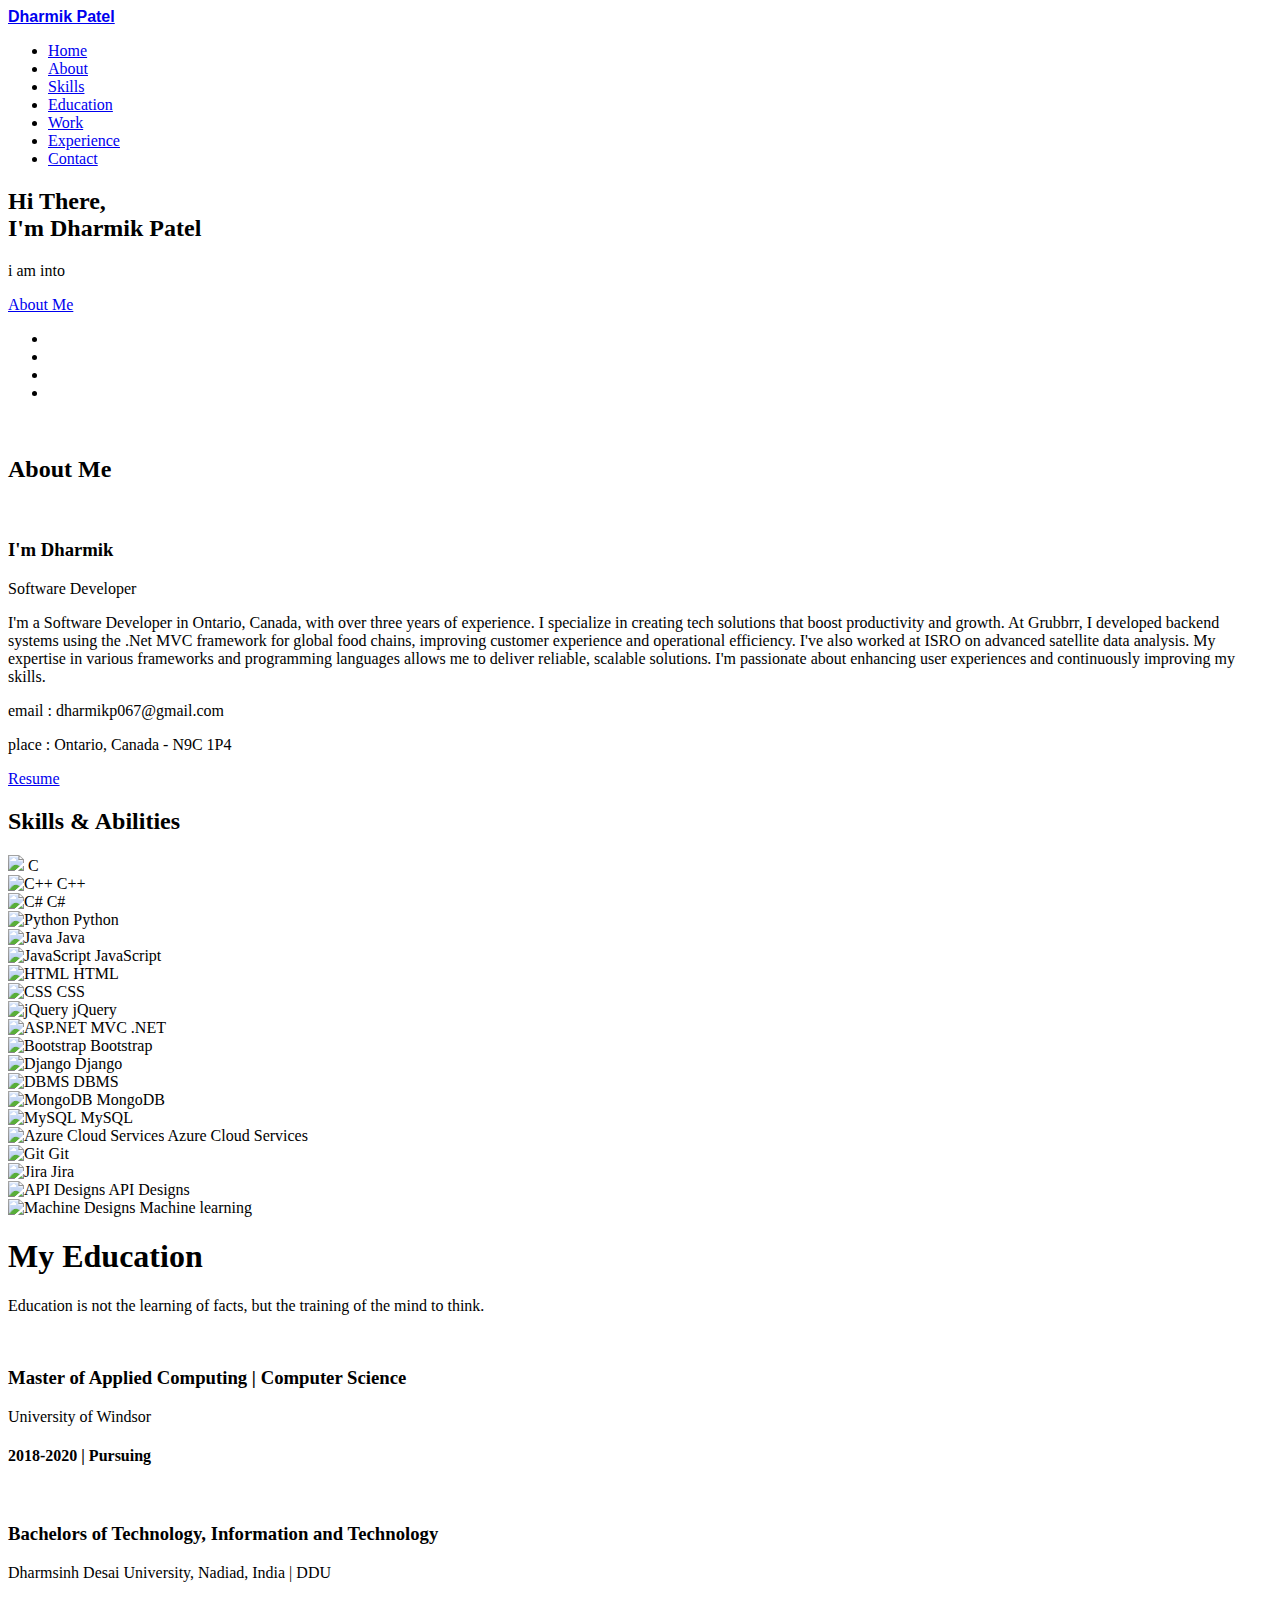
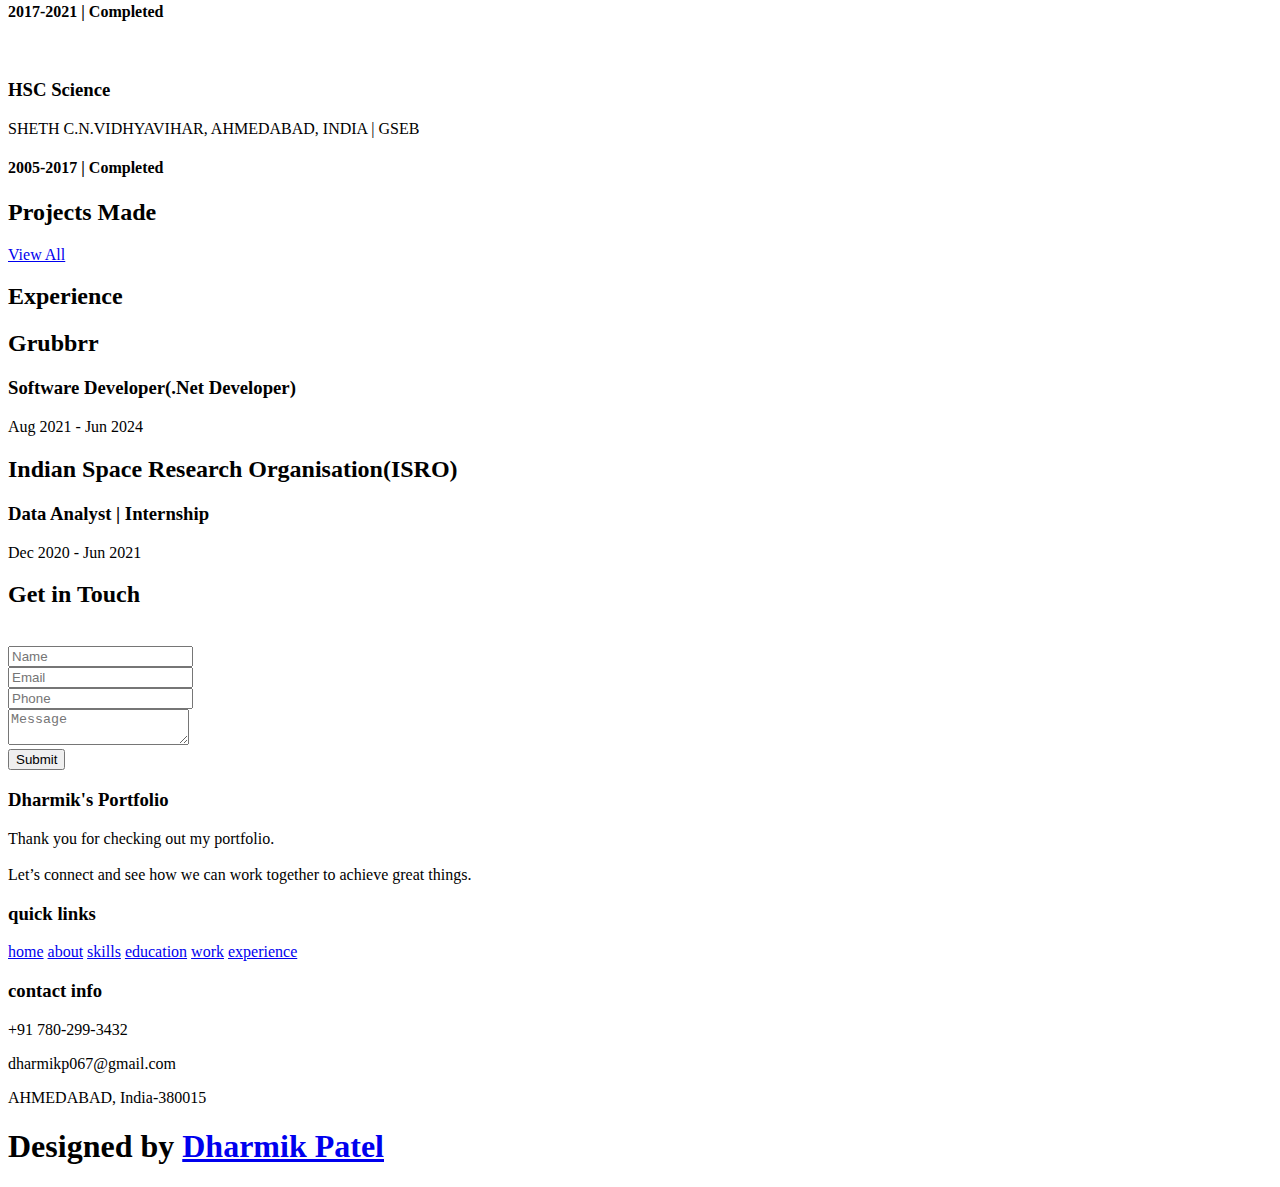
==== index.html @ 1b2b687f "Add files via upload" ====
<!DOCTYPE html>
<html lang="en">
<head>
    <meta charset="UTF-8">
    <meta http-equiv="X-UA-Compatible" content="IE=edge">
    <meta name="viewport" content="width=device-width, initial-scale=1.0">
    <meta name="keywords" content="Dharmik Patel, portfolio, Dharmik, full stack dev, personal portfolio lifecodes, portfolio design, portfolio website, personal portfolio" />
    <meta name="description" content="Welcome to Dharmik's Portfolio. Full-Stack Web Developer and Android App Developer" />
    <!-- Custom CSS -->
    <link rel="stylesheet" href="./assets/css/style.css">
    <!-- Font Awesome -->
    <link rel="stylesheet" href="https://cdnjs.cloudflare.com/ajax/libs/font-awesome/5.15.3/css/all.min.css" integrity="sha512-iBBXm8fW90+nuLcSKlbmrPcLa0OT92xO1BIsZ+ywDWZCvqsWgccV3gFoRBv0z+8dLJgyAHIhR35VZc2oM/gI1w==" crossorigin="anonymous" referrerpolicy="no-referrer" />
    <!-- Favicon -->
    <link id='favicon' rel="shortcut icon" href="./assets/images/favicon.png" type="image/x-png">
    <title>Portfolio | Dharmik Patel</title>
</head>
<body oncontextmenu="return false">

<!-- pre loader -->
<!-- <div class="loader-container">
  <img draggable="false" src="./assets/images/preloader.gif" alt="">
</div> -->

<!-- navbar starts -->
<header>
  <a href="/" class="logo"><span style="font-family: 'Helvetica', sans-serif; font-weight: bold;">Dharmik Patel</span></a>


        <div id="menu" class="fas fa-bars"></div>
        <nav class="navbar">
            <ul>
            <li><a class="active" href="#home">Home</a></li>
            <li><a href="#about">About</a></li>
            <li><a href="#skills">Skills</a></li>
            <li><a href="#education">Education</a></li>
            <li><a href="#work">Work</a></li>
            <li><a href="#experience">Experience</a></li>
            <li><a href="#contact">Contact</a></li>
            </ul>
        </nav>
</header>
<!-- navbar ends -->


<!-- hero section starts -->
<section class="home" id="home">
    <div id="particles-js"></div>

    <div class="content">
    <h2>Hi There,<br/> I'm Dharmik <span>Patel</span></h2>
    <p>i am into <span class="typing-text"></span></p>
    <a href="#about" class="btn"><span>About Me</span>
      <i class="fas fa-arrow-circle-down"></i>
    </a>
    <div class="socials">
        <ul class="social-icons">
          <li><a class="linkedin" aria-label="LinkedIn" href="https://www.linkedin.com/in/dharmik-patel-3aba7019b/" target="_blank"><i class="fab fa-linkedin"></i></a></li> 
          <li><a class="github" aria-label="GitHub" href="https://github.com/Dharmik-K-Patel?tab=repositories" target="_blank"><i class="fab fa-github"></i></a></li>
          <li><a class="X" aria-label="Twitter" href="https://x.com/pat50589" target="_blank"><i class="fab fa-brands fa-twitter"></i></a></li>
          <li><a class="instagram" aria-label="Instagram" href="https://www.instagram.com/dharmik_663/"><i class="fab fa-instagram" target="_blank"></i></a></li>
        
        </ul>
      </div>
    </div>
<div class="image">
    <img draggable="false" class="tilt" src="./assets/images/hero.png" alt="">
</div>
</section>
<!-- hero section ends -->


<!-- about section starts -->
<section class="about" id="about">
  <h2 class="heading">
    <i class="fas fa-user-tie"></i> About <span>Me</span>
</h2>

    
    <div class="row">

    <div class="image">
        <img draggable="false" class="tilt" src="./assets/images/profile2.jpeg" alt="">
    </div>
    <div class="content">
        <h3>I'm Dharmik</h3>
        <span class="tag">Software Developer</span>
        
        <p>I'm a Software Developer in Ontario, Canada, with over three years of experience. 
          I specialize in creating tech solutions that boost productivity and growth. 
          At Grubbrr, I developed backend systems using the .Net MVC framework for global food chains, improving customer experience and operational efficiency. 
          I've also worked at ISRO on advanced satellite data analysis. 
          My expertise in various frameworks and programming languages allows me to deliver reliable, scalable solutions. 
          I'm passionate about enhancing user experiences and continuously improving my skills. </p>
        
        <div class="box-container">
            <!-- <div class="box">
              <p><span> age: </span> 20</p>
              <p><span> phone : </span> +91 XXX-XXX-XXXX</p>
            </div> -->
            <div class="box">
              <p><span> email : </span> dharmikp067@gmail.com</p>
              <p><span> place : </span> Ontario, Canada - N9C 1P4</p>
            </div>
        </div>
        
        <div class="resumebtn">
            <a href="https://drive.google.com/file/d/13yyyFzvx9ZmEPz2Cy3zhTWSRXafNnDWp/view?usp=sharing" target="_blank" class="btn"><span>Resume</span>
                <i class="fas fa-chevron-right"></i>
            </a>
        </div>

    </div>
    </div>
</section>
<!-- about section ends -->

<!-- skills section starts -->
<section class="skills" id="skills">

    <h2 class="heading"><i class="fas fa-laptop-code"></i> Skills & <span>Abilities</span></h2>

    <div class="container">
          <div class="row" id="skillsContainer">

            <div class="bar">
              <div class="info">
                <img src="https://img.icons8.com/?size=100&id=40670&format=png&color=000000"/>
                <span>C</span>
              </div>
            </div>
            <div class="bar">
              <div class="info">
                <img src="https://img.icons8.com/?size=100&id=40669&format=png&color=000000" alt="C++"/>
                <span>C++</span>
              </div>
            </div>
            
            <div class="bar">
              <div class="info">
                <img src="https://img.icons8.com/?size=80&id=mhwmyz1eu7T5&format=png&color=000000" alt="C#"/>
                <span>C#</span>
              </div>
            </div>
            
            <div class="bar">
              <div class="info">
                <img src="https://img.icons8.com/color/48/000000/python.png" alt="Python"/>
                <span>Python</span>
              </div>
            </div>
            
            <div class="bar">
              <div class="info">
                <img src="https://img.icons8.com/?size=100&id=13679&format=png&color=000000" alt="Java"/>
                <span>Java</span>
              </div>
            </div>
            
            <div class="bar">
              <div class="info">
                <img src="https://img.icons8.com/color/48/000000/javascript.png" alt="JavaScript"/>
                <span>JavaScript</span>
              </div>
            </div>
            
            <div class="bar">
              <div class="info">
                <img src="https://img.icons8.com/color/48/000000/html-5.png" alt="HTML"/>
                <span>HTML</span>
              </div>
            </div>
            
            <div class="bar">
              <div class="info">
                <img src="https://img.icons8.com/color/48/000000/css3.png" alt="CSS"/>
                <span>CSS</span>
              </div>
            </div>
            
            <div class="bar">
              <div class="info">
                <img src="https://img.icons8.com/?size=100&id=zh7me4lnKerp&format=png&color=000000" alt="jQuery"/>
                <span>jQuery</span>
              </div>
            </div>
            <div class="bar">
              <div class="info">
                <img src="https://img.icons8.com/?size=100&id=1BC75jFEBED6&format=png&color=000000" alt="ASP.NET MVC"/>
                <span> .NET </span>
              </div>
            </div>
            
            <div class="bar">
              <div class="info">
                <img src="https://img.icons8.com/color/48/000000/bootstrap.png" alt="Bootstrap"/>
                <span>Bootstrap</span>
              </div>
            </div>
            
            
            <div class="bar">
              <div class="info">
                <img src="https://img.icons8.com/color/48/000000/django.png" alt="Django"/>
                <span>Django</span>
              </div>
            </div>
            
            <div class="bar">
              <div class="info">
                <img src="https://img.icons8.com/color/48/000000/database.png" alt="DBMS"/>
                <span>DBMS</span>
              </div>
            </div>
            
            
            <div class="bar">
              <div class="info">
                <img src="https://img.icons8.com/color/48/000000/mongodb.png" alt="MongoDB"/>
                <span>MongoDB</span>
              </div>
            </div>
            
            <div class="bar">
              <div class="info">
                <img src="https://img.icons8.com/?size=100&id=59952&format=png&color=000000" alt="MySQL"/>
                <span>MySQL</span>
              </div>
            </div>
            
            <div class="bar">
              <div class="info">
                <img src="https://img.icons8.com/?size=100&id=VLKafOkk3sBX&format=png&color=000000" alt="Azure Cloud Services"/>
                <span>Azure Cloud Services</span>
              </div>
            </div>
            
          
            
            <div class="bar">
              <div class="info">
                <img src="https://img.icons8.com/?size=100&id=52539&format=png&color=000000" alt="Git"/>
                <span>Git</span>
              </div>
            </div>
            
           
            <div class="bar">
              <div class="info">
                <img src="https://img.icons8.com/?size=100&id=oROcPah5ues6&format=png&color=000000" alt="Jira"/>
                <span>Jira</span>
              </div>
            </div>
            
            <div class="bar">
              <div class="info">
                <img src="https://img.icons8.com/color/48/000000/api.png" alt="API Designs"/>
                <span>API Designs</span>
              </div>
            </div>
            
            <div class="bar">
              <div class="info">
                <img src="https://img.icons8.com/?size=100&id=HK1XeFoN7Evh&format=png&color=000000" alt="Machine Designs"/>
                <span>Machine learning</span>
              </div>
            </div>
      </div>
</div>
</section>
<!-- skills section ends -->


<!-- education section starts -->
<section class="education" id="education">

  <h1 class="heading"><i class="fas fa-graduation-cap"></i> My <span>Education</span></h1>

    <p class="qoute">Education is not the learning of facts, but the training of the mind to think.</p>

    <div class="box-container">

      <div class="box">
        <div class="image">
        <img draggable="false" src="./assets/images/educat/windsoruni.jpeg" alt="">
        </div>
        <div class="content">
        <h3>Master of Applied Computing | Computer Science</h3>
        <p>University of Windsor</p>
        <h4>2018-2020 | Pursuing</h4>
        </div>
      </div>
      
      <div class="box">
        <div class="image">
        <img draggable="false" src="./assets/images/educat/college.jpg" alt="">
        </div>
        <div class="content">
        <h3>Bachelors of Technology, Information and Technology</h3>
        <p>Dharmsinh Desai University, Nadiad, India | DDU</p>
        <h4>2017-2021 | Completed</h4>
        </div>
    </div>

    <div class="box">
      <div class="image">
      <img draggable="false" src="./assets/images/educat/school.jpeg" alt="">
      </div>
      <div class="content">
      <h3>HSC Science </h3>
      <p>SHETH C.N.VIDHYAVIHAR, AHMEDABAD, INDIA | GSEB</p>
      <h4>2005-2017 | Completed</h4>
      </div>
    </div>
    
</div>
</section>
<!-- education section ends -->


<!-- work project section starts -->
<section class="work" id="work">

  <h2 class="heading"><i class="fas fa-laptop-code"></i> Projects <span>Made</span></h2>

  <div class="box-container">

    <!-- <div class="box tilt">
      <img draggable="false" src="./assets/images/projects/portfolio1.PNG" alt="" />
      <div class="content">
        <div class="tag">
        <h3>Portfolio Website</h3>
        </div>
        <div class="desc">
          <p>Personal portfolio website. Don't need much info about it, just scroll down. You're here only!</p>
          <div class="btns">
            <a href="#" class="btn" target="_blank"><i class="fas fa-eye"></i> View</a>
            <a href="https://github.com/Dharmik-Patel/Portfolio-Website" class="btn" target="_blank">Code <i class="fas fa-code"></i></a>
          </div>
        </div>
      </div>
    </div> -->

</div>

<div class="viewall">
  <a href="/projects" class="btn"><span>View All</span>
    <i class="fas fa-arrow-right"></i>
</a>
</div>

</section>
<!-- work project section ends -->

<!-- experience section starts -->
<section class="experience" id="experience">

  <h2 class="heading"><i class="fas fa-briefcase"></i> Experience </h2>

  <div class="timeline">

    <div class="container right">
      <div class="content">
        <div class="tag">
          <h2>Grubbrr</h2>
        </div>
        <div class="desc">
            <h3>Software Developer(.Net Developer)</h3>
            <p>Aug 2021 - Jun 2024</p>
        </div>
      </div>
    </div>

    <div class="container left">
      <div class="content">
        <div class="tag">
          <h2>Indian Space Research Organisation(ISRO)</h2>
        </div>
        <div class="desc">
            <h3>Data Analyst | Internship</h3>
            <p>Dec 2020 - Jun 2021</p>
        </div>
      </div>
    </div>

    

  <!-- <div class="morebtn">
    <a href="/experience" class="btn"><span>View All</span>
      <i class="fas fa-arrow-right"></i>
  </a>
  </div> -->

</div>

</section>
<!-- experience section ends -->

<!-- contact section starts -->
<section class="contact" id="contact">
  
  <h2 class="heading"><i class="fas fa-headset"></i> Get in <span>Touch</span></h2>

  <div class="container">
    <div class="content">
      <div class="image-box">
        <img draggable="false" src="./assets/images/contact1.png" alt="">
      </div>
    <form id="contact-form">
      
      <div class="form-group">
        <div class="field">
          <input type="text" name="name" placeholder="Name" required>
          <i class='fas fa-user'></i>
        </div>
        <div class="field">
          <input type="text" name="email" placeholder="Email" required>
          <i class='fas fa-envelope'></i>
        </div>
        <div class="field">
          <input type="text" name="phone" placeholder="Phone">
          <i class='fas fa-phone-alt'></i>
        </div>
        <div class="message">
        <textarea placeholder="Message" name="message" required></textarea>
        <i class="fas fa-comment-dots"></i>
        </div>
        </div>
      <div class="button-area">
        <button type="submit">
          Submit <i class="fa fa-paper-plane"></i></button>
      </div>
    </form>
  </div>
  </div>
</section>
<!-- contact section ends -->


<!-- footer section starts -->
<section class="footer">

  <div class="box-container">

      <div class="box">
          <h3>Dharmik's Portfolio</h3>
          <p>Thank you for checking out my portfolio. <br/> <br/> Let’s connect and see how we can work together to achieve great things.</p>
      </div>

      <div class="box">
          <h3>quick links</h3>
          <a href="#home"><i class="fas fa-chevron-circle-right"></i> home</a>
          <a href="#about"><i class="fas fa-chevron-circle-right"></i> about</a>
          <a href="#skills"><i class="fas fa-chevron-circle-right"></i> skills</a>
          <a href="#education"><i class="fas fa-chevron-circle-right"></i> education</a>
          <a href="#work"><i class="fas fa-chevron-circle-right"></i> work</a>
          <a href="#experience"><i class="fas fa-chevron-circle-right"></i> experience</a>
      </div>

      <div class="box">
          <h3>contact info</h3>
          <p> <i class="fas fa-phone"></i>+91 780-299-3432</p>
          <p> <i class="fas fa-envelope"></i>dharmikp067@gmail.com</p>
          <p> <i class="fas fa-map-marked-alt"></i>AHMEDABAD, India-380015</p>
          <div class="share">

              <a href="https://www.linkedin.com/in/dharmik-patel-3aba7019b/" class="fab fa-linkedin" aria-label="LinkedIn" target="_blank"></a>
              <a href="https://github.com/Dharmik-K-Patel?tab=repositories" class="fab fa-github" aria-label="GitHub" target="_blank"></a>
              <a href="mailto:dharmikp067@gmail.com" class="fas fa-envelope" aria-label="Mail" target="_blank"></a>
              <a href="https://x.com/pat50589" class="fab fa-twitter" aria-label="Twitter" target="_blank"></a>
          </div>
      </div>
  </div>

  <h1 class="credit">Designed by <a href="https://www.linkedin.com/in/dharmik-patel-3aba7019b/"> Dharmik Patel</a></h1>

</section>
<!-- footer section ends -->


<!-- scroll top btn -->
<a href="#home" aria-label="ScrollTop" class="fas fa-angle-up" id="scroll-top"></a>
<!-- scroll back to top -->


<!-- ==== ALL MAJOR JAVASCRIPT CDNS STARTS ==== -->
<!-- jquery cdn -->
<script src="https://cdnjs.cloudflare.com/ajax/libs/jquery/3.6.0/jquery.min.js" integrity="sha512-894YE6QWD5I59HgZOGReFYm4dnWc1Qt5NtvYSaNcOP+u1T9qYdvdihz0PPSiiqn/+/3e7Jo4EaG7TubfWGUrMQ==" crossorigin="anonymous" referrerpolicy="no-referrer"></script>

<!-- typed.js cdn -->
<script src="https://cdnjs.cloudflare.com/ajax/libs/typed.js/2.0.5/typed.min.js" integrity="sha512-1KbKusm/hAtkX5FScVR5G36wodIMnVd/aP04af06iyQTkD17szAMGNmxfNH+tEuFp3Og/P5G32L1qEC47CZbUQ==" crossorigin="anonymous" referrerpolicy="no-referrer"></script>

<!-- particle.js links -->
<script src="./assets/js/particles.min.js"></script>
<script src="./assets/js/app.js"></script>

<!-- vanilla tilt.js links -->
<script src="https://cdnjs.cloudflare.com/ajax/libs/vanilla-tilt/1.7.0/vanilla-tilt.min.js" integrity="sha512-SttpKhJqONuBVxbRcuH0wezjuX+BoFoli0yPsnrAADcHsQMW8rkR84ItFHGIkPvhnlRnE2FaifDOUw+EltbuHg==" crossorigin="anonymous" referrerpolicy="no-referrer"></script>

<!-- scroll reveal anim -->
<script src="https://unpkg.com/scrollreveal"></script>

<script
      type="text/javascript"
      src="https://cdn.jsdelivr.net/npm/emailjs-com@3/dist/email.min.js"
    ></script>

<!-- ==== ALL MAJOR JAVASCRIPT CDNS ENDS ==== -->

<script src="./assets/js/script.js"></script>

</body>
</html>
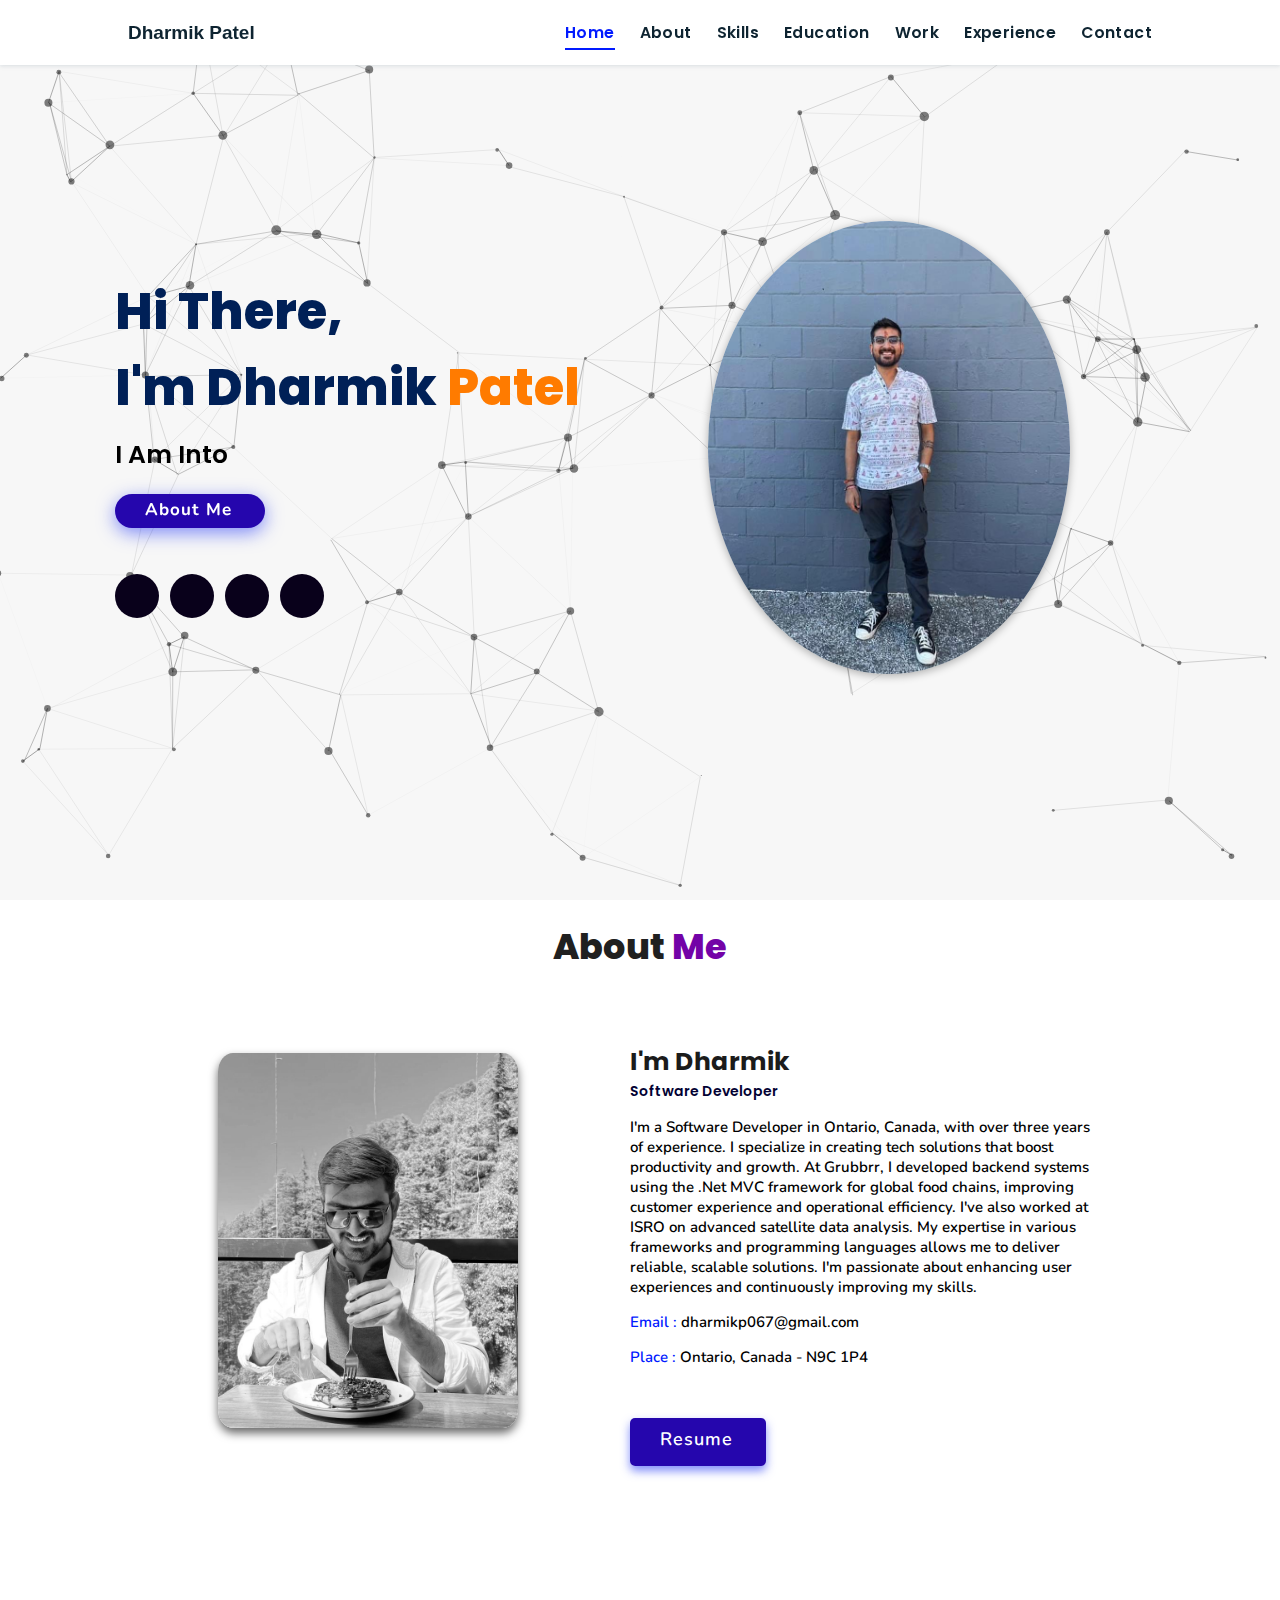
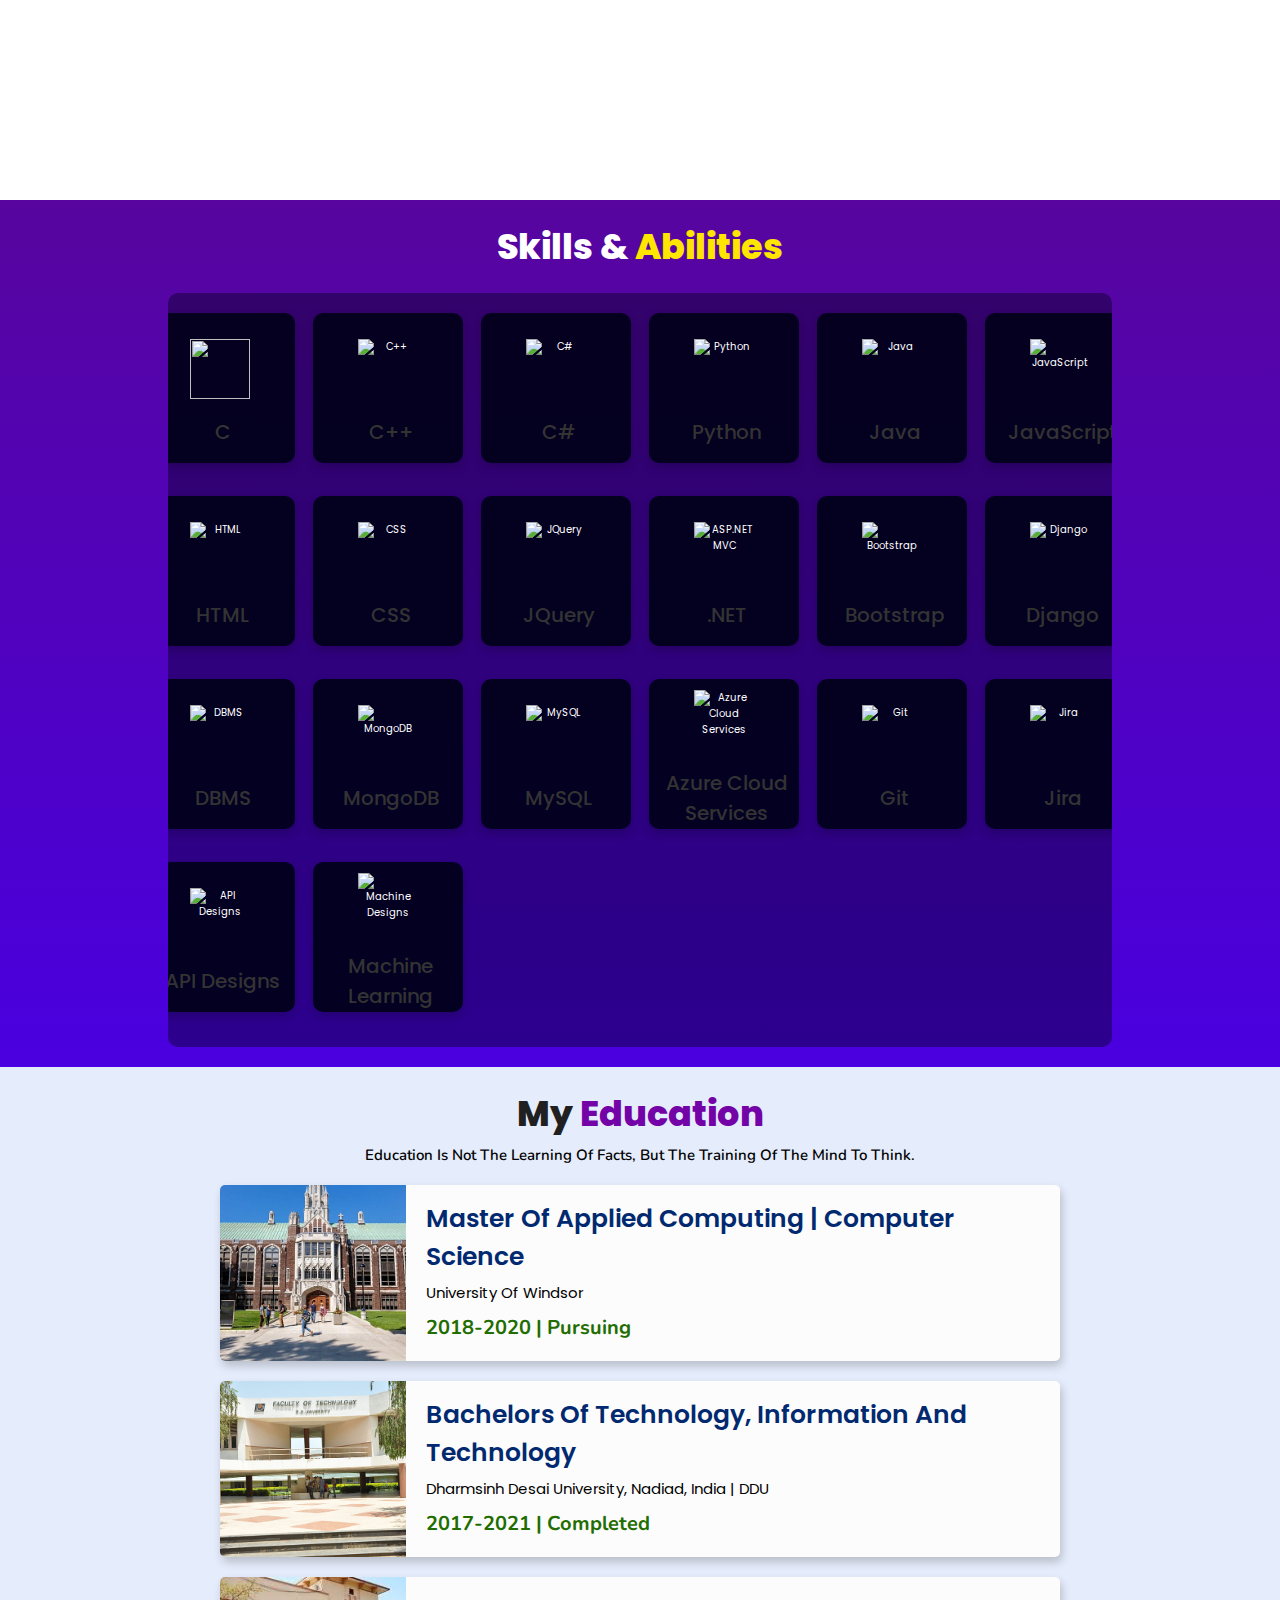
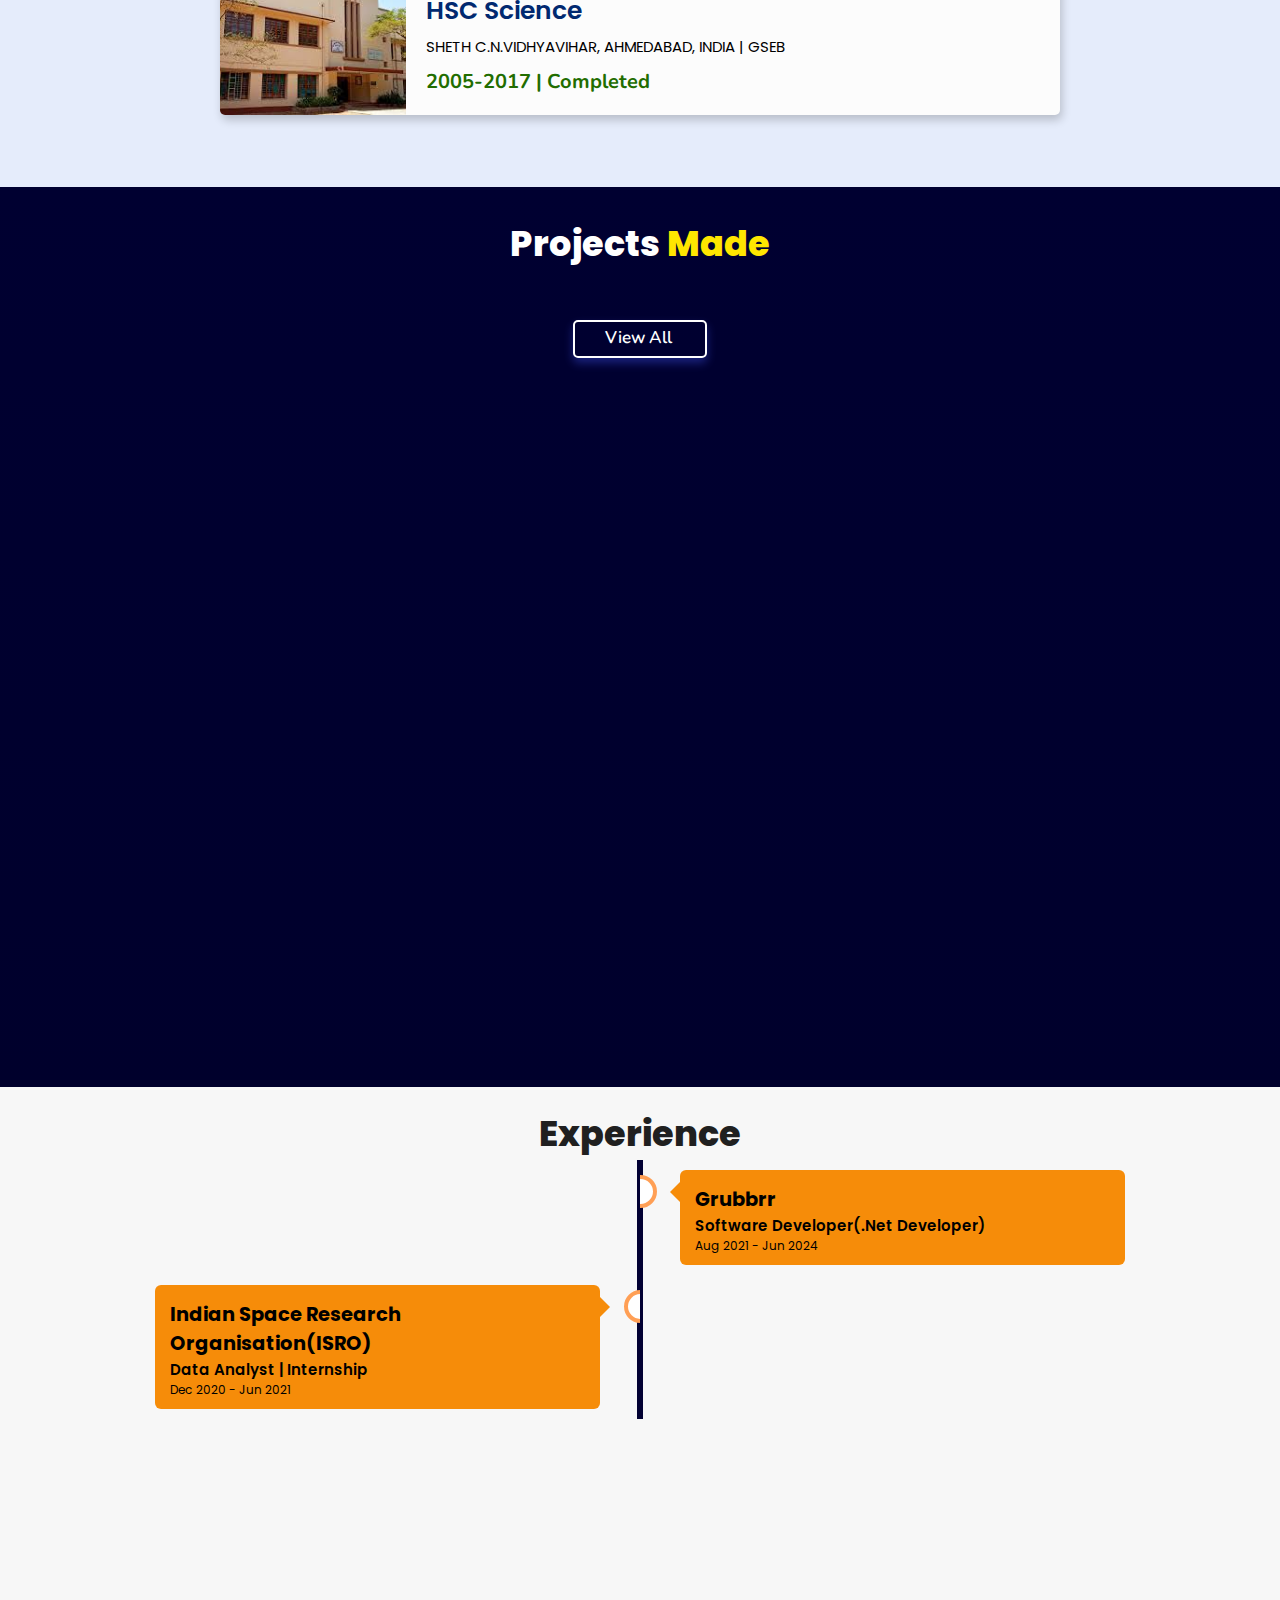
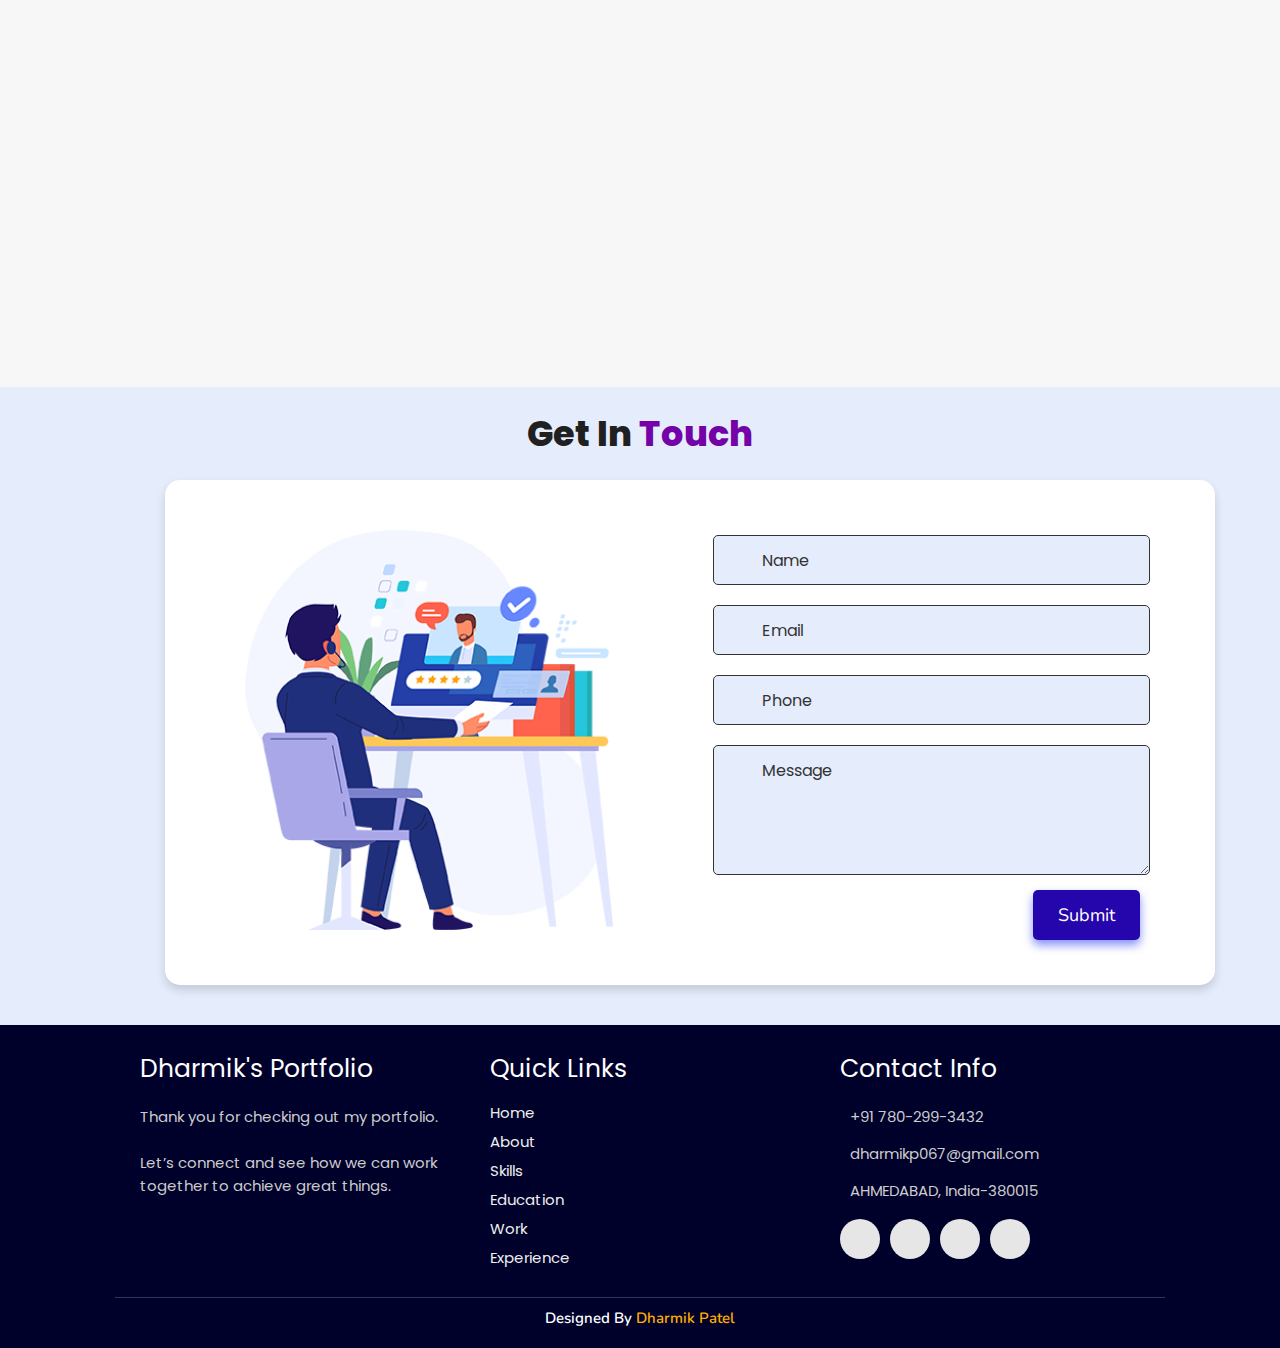
==== commit 907f47f5: "Update index.html" ====
--- a/index.html
+++ b/index.html
@@ -63,7 +63,7 @@
       </div>
     </div>
 <div class="image">
-    <img draggable="false" class="tilt" src="./assets/images/hero.png" alt="">
+    <img draggable="false" class="tilt" src="./assets/images/IMG_0009.JPG" alt="">
 </div>
 </section>
 <!-- hero section ends -->
--- a/assets/css/style.css
+++ b/assets/css/style.css
@@ -0,0 +1,1281 @@
+@import url("https://fonts.googleapis.com/css2?family=Poppins:wght@400;600;700&display=swap");
+@import url("https://fonts.googleapis.com/css2?family=Nunito:ital,wght@0,300;0,400;0,600;0,700;1,300;1,400&display=swap");
+
+* {
+  margin: 0;
+  padding: 0;
+  box-sizing: border-box;
+  text-decoration: none;
+  outline: none;
+  border: none;
+  text-transform: capitalize;
+  transition: all 0.2s linear;
+}
+html {
+  font-size: 62.5%;
+  overflow-x: hidden;
+  scroll-behavior: smooth;
+}
+body {
+  background: #f7f7f7;
+  font-family: "Poppins", sans-serif;
+}
+
+*::selection {
+  background: #2b3dda;
+  color: #fff;
+}
+
+html {
+  font-size: 62.5%;
+  overflow-x: hidden;
+}
+html::-webkit-scrollbar {
+  width: 0.8rem;
+}
+html::-webkit-scrollbar-track {
+  background: rgb(235, 202, 245);
+}
+html::-webkit-scrollbar-thumb {
+  background: #420177;
+}
+
+/* pre loader start */
+.loader-container {
+  position: fixed;
+  top: 0;
+  left: 0;
+  z-index: 10000;
+  background: #e6eff1;
+  display: flex;
+  align-items: center;
+  justify-content: center;
+  height: 100%;
+  width: 100%;
+}
+.loader-container.fade-out {
+  top: -120%;
+}
+/* pre loader end */
+
+/* navbar starts */
+header {
+  position: fixed;
+  top: 0;
+  left: 0;
+  right: 0;
+  z-index: 1000;
+  display: flex;
+  align-items: center;
+  justify-content: space-between;
+  padding: 1.7rem 10%;
+  height: 6.5rem;
+  background-color: #fff;
+  box-shadow: 0 1px 4px rgba(146, 161, 176, 0.3);
+}
+section {
+  min-height: 100vh;
+  padding: 2rem 9%;
+}
+.heading {
+  font-size: 3.5rem;
+  color: rgb(32, 32, 32);
+  font-weight: 800;
+  text-align: center;
+}
+.heading span {
+  color: rgb(115, 3, 167);
+}
+header .logo {
+  font-size: 1.9rem;
+  font-weight: 800;
+  text-decoration: none;
+  color: #0e2431;
+}
+header .logo i {
+  font-size: 2.2rem;
+}
+header .logo:hover {
+  color: #fc8c05;
+}
+header .navbar ul {
+  list-style: none;
+  display: flex;
+  justify-content: center;
+  align-items: center;
+}
+header .navbar li {
+  margin-left: 2.5rem;
+}
+header .navbar ul li a {
+  font-size: 1.57rem;
+  color: #0e2431;
+  font-weight: 600;
+  text-decoration: none;
+  letter-spacing: 0.04rem;
+  transition: 0.2s;
+}
+header .navbar ul li a.active,
+header .navbar ul li a:hover {
+  color: #011aff;
+  border-bottom: 0.2rem solid #011aff;
+  padding: 0.5rem 0;
+}
+/* navbar ends */
+
+/* hamburger icon starts*/
+#menu {
+  font-size: 3rem;
+  cursor: pointer;
+  color: rgb(24, 2, 63);
+  display: none;
+}
+@media (max-width: 768px) {
+  #menu {
+    display: block;
+  }
+  header .navbar {
+    position: fixed;
+    top: 6.5rem;
+    right: -120%;
+    width: 75%;
+    height: 100%;
+    text-align: left;
+    align-items: flex-start;
+    background-color: #0e0f31;
+  }
+  header .navbar ul {
+    flex-flow: column;
+    padding: 1rem;
+  }
+  header .navbar ul li {
+    text-align: center;
+    width: 100%;
+    margin: 1rem 0;
+    border-radius: 0.5rem;
+    width: 26rem;
+  }
+  header .navbar ul li a {
+    display: block;
+    padding: 1rem;
+    text-align: left;
+    color: #fff;
+    font-size: 2rem;
+  }
+  header .navbar ul li a.active,
+  header .navbar ul li a:hover {
+    padding: 1rem;
+    color: #fff;
+    border-radius: 0.5rem;
+    border-bottom: 0.5rem solid #011aff;
+  }
+  .fa-times {
+    transform: rotate(180deg);
+  }
+  header .navbar.nav-toggle {
+    right: 0;
+  }
+}
+/* hamburger icon ends */
+
+/* hero section starts*/
+.home {
+  position: relative;
+  display: flex;
+  flex-wrap: wrap;
+  gap: 1.5rem;
+  min-height: 100vh;
+  align-items: center;
+}
+.home #particles-js {
+  position: absolute;
+  top: 0;
+  left: 0;
+  height: 100%;
+  width: 100%;
+}
+.home::before {
+  content: "";
+  position: absolute;
+  top: 0;
+  left: 0;
+  height: 100%;
+  width: 100%;
+}
+.home .content {
+  flex: 1 1 40rem;
+  padding-top: 1rem;
+  z-index: 1;
+}
+.home .image {
+  flex: 1 1 40rem;
+  z-index: 1;
+}
+.home .image img {
+  width: 70%;
+  margin-left: 6rem;
+  border-radius: 50%;
+  box-shadow: 0 2px 8px rgba(0, 0, 0, 0.3);
+  cursor: pointer;
+}
+.home .image img:hover {
+  box-shadow: 0 5px 15px rgba(0, 0, 0, 0.5);
+}
+.home .content h2 {
+  font-size: 5rem;
+  font-weight: 800;
+  color: #002057;
+}
+.home .content h2 span {
+  font-size: 5rem;
+  font-weight: 800;
+  color: #ff7b00;
+}
+.home .content p {
+  font-size: 2.5rem;
+  color: #000;
+  font-weight: 600;
+  padding: 1rem 0;
+}
+.home .content p span {
+  font-size: 2.5rem;
+  color: rgb(148, 8, 8);
+  font-weight: 600;
+  padding: 1rem 0;
+}
+.home .btn {
+  margin-top: 1rem;
+  position: absolute;
+  line-height: 0;
+  padding: 1.6rem 3rem;
+  border-radius: 4em;
+  transition: 0.5s;
+  color: #fff;
+  background: #2506ad;
+  box-shadow: 0px 5px 18px rgba(48, 68, 247, 0.6);
+  font-family: "Nunito", sans-serif;
+}
+.home .btn span {
+  font-weight: 700;
+  font-size: 1.7rem;
+  letter-spacing: 0.1rem;
+}
+.home .btn i {
+  margin-left: 0.3rem;
+  font-size: 1.5rem;
+  transition: 0.3s;
+}
+.home .btn:hover {
+  background: #1a047e;
+}
+.home .btn:hover i {
+  transform: translateX(5px);
+}
+/* social icons start */
+.socials {
+  position: relative;
+  margin-top: 9rem;
+}
+.socials .social-icons {
+  padding-left: 0;
+  margin-bottom: 0;
+  list-style: none;
+}
+.socials .social-icons li {
+  display: inline-block;
+  margin-bottom: 14px;
+}
+.social-icons a {
+  font-size: 2rem;
+  display: inline-block;
+  line-height: 44px;
+  color: #00d9ff;
+  background-color: #09011b;
+  width: 44px;
+  height: 44px;
+  text-align: center;
+  margin-right: 8px;
+  border-radius: 100%;
+  -webkit-transition: all 0.2s linear;
+  -o-transition: all 0.2s linear;
+  transition: all 0.2s linear;
+}
+.social-icons a:active,
+.social-icons a:focus,
+.social-icons a:hover {
+  color: #fff;
+  background-color: #0685da;
+}
+.social-icons a.github:hover {
+  background-color: #0e0e0e;
+}
+.social-icons a.twitter:hover {
+  background-color: #00aced;
+}
+.social-icons a.linkedin:hover {
+  background-color: #007bb6;
+}
+.social-icons a.dev:hover {
+  background-color: #070707;
+}
+.social-icons a.instagram:hover {
+  background-color: #ee00da;
+}
+/* social icons end */
+
+/* hero media queries starts*/
+@media (max-width: 450px) {
+  .home .btn {
+    margin: 4rem 0;
+  }
+  .socials {
+    margin-top: 12rem;
+  }
+  .home .image img {
+    margin-top: -12rem;
+  }
+  .home .content p {
+    font-size: 2.2rem;
+  }
+  .home .content p span {
+    font-size: 2.2rem;
+  }
+}
+/* hero media queries ends*/
+/* hero section end */
+
+/* about section starts */
+.about {
+  background: rgb(255, 255, 255);
+}
+.about .row {
+  display: flex;
+  flex-direction: row;
+  gap: 2rem;
+  flex-wrap: wrap;
+  padding: 4rem;
+}
+.about .row .image {
+  text-align: center;
+  flex: 1 1 35rem;
+}
+.about .row .image img {
+  margin: 4rem;
+  width: 30rem;
+  height: auto;
+  border-radius: 5%;
+  box-shadow: 0 5px 10px rgba(0, 0, 0, 0.6);
+  mix-blend-mode: luminosity;
+  transition: 0.3s;
+  cursor: pointer;
+}
+.about .row .image img:hover {
+  mix-blend-mode: normal;
+}
+.about .row .content {
+  flex: 1 1 45rem;
+  padding: 3rem;
+}
+.about .row .content h3 {
+  color: rgb(27, 27, 27);
+  font-size: 2.5rem;
+}
+.about .row .content .tag {
+  font-size: 1.4rem;
+  color: #020133;
+  font-weight: 600;
+  margin-top: 1rem;
+}
+.about .row .content p {
+  font-size: 1.5rem;
+  margin-top: 1.5rem;
+  font-family: "Nunito";
+  font-weight: 600;
+  text-transform: none;
+}
+.about .row .content .box-container {
+  display: flex;
+  flex-wrap: wrap;
+  gap: 1.5rem;
+  font-family: "Nunito";
+  font-weight: 600;
+}
+.about .row .content .box-container .box p {
+  text-transform: none;
+}
+.about .row .content .box-container .box p span {
+  color: #011aff;
+}
+.resumebtn {
+  margin-top: 6rem;
+}
+.resumebtn .btn {
+  padding: 1.7rem 3rem;
+  border-radius: 0.5em;
+  transition: 0.3s;
+  color: #fff;
+  background: #2506ad;
+  box-shadow: 0px 5px 10px rgba(48, 68, 247, 0.6);
+  font-family: "Nunito", sans-serif;
+}
+.resumebtn .btn span {
+  font-weight: 600;
+  font-size: 1.8rem;
+  letter-spacing: 0.1rem;
+}
+.resumebtn .btn i {
+  margin-left: 0.3rem;
+  font-size: 1.2rem;
+  transition: 0.3s;
+}
+.resumebtn .btn:hover {
+  background: #1a047e;
+}
+.resumebtn .btn:hover i {
+  transform: translateX(5px);
+}
+/* about media queries starts*/
+@media screen and (max-width: 600px) {
+  .about .row .image {
+    margin-top: 2rem;
+  }
+  .about .row .image img {
+    margin: 0 auto;
+    width: 80%;
+    mix-blend-mode: normal;
+  }
+  .about .row {
+    padding: 0.5rem;
+    margin-bottom: 7rem;
+  }
+  .about .row .content {
+    padding: 1rem;
+  }
+  .about .row .content .box-container {
+    gap: 0;
+  }
+}
+/* about media queries ends*/
+/* about section ends */
+
+/* skills section starts */
+.skills {
+  min-height: 90vh;
+  background: linear-gradient(to bottom, #57059e, #4a00e0);
+}
+.skills h2 {
+  color: #fff;
+}
+.skills .heading span {
+  color: rgb(255, 230, 0);
+}
+.skills .container {
+  background: rgba(0, 0, 22, 0.4);
+  color: #fff;
+  border-radius: 1rem;
+  padding: 2rem;
+  width: 90%;
+  margin: auto;
+  margin-top: 2rem;
+}
+.skills .container .row {
+  display: grid;
+  grid-template-columns: repeat(6, 1fr);
+  flex-wrap: wrap;
+  gap: 1.8rem;
+}
+.skills .container .bar {
+  margin-bottom: 15px;
+  padding: 10px;
+  border-radius: 1rem;
+  box-shadow: 0 4px 10px rgba(0, 0, 0, 0.2);
+  background: rgba(0, 0, 22, 0.9);
+  transition: 0.2s;
+}
+.skills .container .bar:hover {
+  box-shadow: 0 8px 10px rgba(0, 2, 68, 0.8) !important;
+  background-color: rgba(0, 0, 0, 0.9) !important;
+}
+.skills .container .bar .info {
+  display: flex;
+  flex-direction: column;
+  align-items: center;
+  gap: 1rem;
+  margin-top: 1rem;
+}
+.skills .container .bar .info i {
+  font-size: 4rem;
+}
+.skills .container .bar .info span {
+  font-size: 2rem;
+  font-weight: 500;
+  font-family: "Poppins";
+  margin-left: 0.5rem;
+}
+/* skills media queries starts*/
+@media screen and (max-width: 600px) {
+  .skills .container {
+    padding: 0;
+    margin: 0;
+  }
+  .skills .container .row {
+    grid-template-columns: repeat(2, 1fr);
+    margin: 1rem;
+    padding: 2rem 0.2rem 2rem 0.2rem;
+    gap: 1rem;
+  }
+  .skills .container {
+    margin-top: 5px;
+    width: 100%;
+  }
+}
+/* skills media queries ends*/
+/* skills section ends */
+
+/* education section starts */
+.education {
+  background: #e5ecfb;
+  min-height: 80vh;
+}
+.education .qoute {
+  font-size: 1.5rem;
+  text-align: center;
+  font-family: "Nunito", sans-serif;
+  font-weight: 600;
+  margin-top: 0.5rem;
+}
+.education .box-container {
+  display: flex;
+  flex-wrap: wrap;
+  justify-content: center;
+  align-items: center;
+  flex-direction: column;
+}
+.education .box-container .box {
+  display: flex;
+  flex-direction: row;
+  width: 80%;
+  border-radius: 0.5rem;
+  box-shadow: 0.2rem 0.5rem 1rem rgba(0, 0, 0, 0.2);
+  text-align: center;
+  position: relative;
+  margin-top: 2rem;
+  overflow: hidden;
+  transition: 0.3s;
+  background: rgb(252, 252, 252);
+}
+.education .box-container .box:hover {
+  transform: scale(1.03);
+  box-shadow: 1rem 0.5rem 1.2rem rgba(0, 0, 0, 0.3);
+}
+.education .box-container .box .image {
+  flex: 1 1 20rem;
+  width: 100%;
+}
+.education .box-container .box img {
+  object-fit: cover;
+  position: relative;
+  width: 100%;
+  height: 100%;
+}
+.education .box-container .box .content {
+  position: relative;
+  display: flex;
+  flex-direction: column;
+  padding: 1rem;
+  flex-wrap: wrap;
+  flex: 1 1 70rem;
+}
+.education .box-container .box .content h3 {
+  font-size: 2.5rem;
+  color: #012970;
+  padding: 0.5rem 0;
+  font-weight: 600;
+  text-align: left;
+  margin-left: 1rem;
+}
+.education .box-container .box .content p {
+  font-size: 1.5rem;
+  margin-left: 1rem;
+  text-align: left;
+}
+.education h4 {
+  font-size: 2rem;
+  color: rgb(34, 109, 0);
+  text-align: left;
+  margin: 1rem;
+  font-family: "Nunito", sans-serif;
+  font-weight: 700;
+}
+
+/* education media queries starts*/
+@media screen and (max-width: 600px) {
+  .education .box-container .box {
+    flex-direction: column;
+    width: 100%;
+  }
+  .education .box-container .box .image {
+    width: 100%;
+    height: 25rem;
+  }
+  .education .box-container .box img {
+    width: 100%;
+  }
+  .education .box-container .box .content {
+    position: relative;
+    display: flex;
+    flex-direction: column;
+    padding: 1rem;
+    flex-wrap: wrap;
+    flex: 0;
+  }
+  .education .btns {
+    margin-top: 2rem;
+    margin-left: 1rem;
+    margin-right: 1rem;
+    flex-wrap: wrap;
+  }
+}
+/* education media queries ends*/
+/* education section ends */
+
+/* work section starts */
+.work {
+  /* background: #010124; */
+  background: linear-gradient(to bottom, #000031, #00002c);
+}
+.work h2 {
+  color: #fff;
+  padding: 1rem;
+}
+.work .heading span {
+  color: rgb(255, 230, 0);
+}
+.work .box-container {
+  display: flex;
+  flex-wrap: wrap;
+  gap: 1.5rem;
+  margin: 2rem;
+}
+.work .box-container .box {
+  flex: 1 1 30rem;
+  border-radius: 0.5rem;
+  box-shadow: 0 0.5rem 1rem rgba(0, 0, 0, 0.1);
+  position: relative;
+  overflow: hidden;
+  height: 30rem;
+}
+.work .box-container .box img {
+  height: 100%;
+  width: 100%;
+  object-fit: cover;
+}
+.work .box-container .box .content {
+  height: 100%;
+  width: 100%;
+  position: absolute;
+  top: 85%;
+  left: 0;
+  background: rgba(255, 255, 255, 0.9);
+  display: flex;
+  flex-direction: column;
+}
+.work .box-container .box .content .tag {
+  display: flex;
+  flex-direction: row;
+  justify-content: space-between;
+  align-items: center;
+  height: 4.5rem;
+  width: 100%;
+  padding-left: 1rem;
+  background: #ffd900;
+}
+.work .box-container .box .content .tag h3 {
+  font-size: 2rem;
+}
+.work .box-container .box:hover .content {
+  top: 25%;
+}
+.work .desc {
+  margin: 2rem;
+  display: flex;
+  flex-direction: column;
+  justify-content: center;
+}
+.work .desc p {
+  font-size: 1.5rem;
+}
+.work .desc .btns {
+  display: flex;
+  justify-content: space-between;
+  width: 100%;
+  margin-top: 2rem;
+}
+.work .desc .btns .btn {
+  line-height: 0;
+  display: inline;
+  padding: 1.5rem 2.5rem;
+  border-radius: 0.5rem;
+  font-size: 1.5rem;
+  color: #fff;
+  background: rgb(12, 12, 12);
+  margin-right: 2rem;
+}
+.work .desc .btns .btn:hover {
+  background: #310ae0f5;
+}
+.work .viewall {
+  display: flex;
+  justify-content: center;
+}
+.work .viewall .btn {
+  position: relative;
+  line-height: 0;
+  padding: 1.6rem 3rem;
+  border-radius: 0.5em;
+  transition: 0.5s;
+  color: rgb(255, 255, 255);
+  font-weight: 700;
+  border: 2px solid #fff;
+  box-shadow: 0px 5px 10px rgba(65, 84, 241, 0.4);
+  text-align: center;
+}
+.work .viewall .btn span {
+  font-weight: 600;
+  font-size: 1.7rem;
+  font-family: "Nunito", sans-serif;
+}
+.work .viewall .btn i {
+  margin-left: 0.3rem;
+  font-size: 1.5rem;
+  transition: 0.3s;
+}
+.work .viewall .btn:hover {
+  background: #fff;
+  color: #000;
+}
+.work .viewall .btn:hover i {
+  transform: translateX(5px);
+}
+/* work section ends */
+
+/* experience section starts */
+.experience .timeline {
+  position: relative;
+  max-width: 1200px;
+  margin: 0 auto;
+}
+.experience .timeline::after {
+  content: "";
+  position: absolute;
+  width: 6px;
+  background: #020133;
+  top: 0;
+  bottom: 0;
+  left: 50%;
+  margin-left: -3px;
+  z-index: -2;
+}
+.experience .container {
+  padding: 10px 40px;
+  position: relative;
+  background-color: inherit;
+  width: 50%;
+}
+/*circles on timeline*/
+.experience .container::after {
+  content: "\f0b1";
+  position: absolute;
+  width: 25px;
+  height: 25px;
+  right: -17px;
+  background-color: rgb(255, 255, 255);
+  border: 4px solid #ff9f55;
+  top: 15px;
+  border-radius: 50%;
+  z-index: 100;
+  font-size: 1.89rem;
+  text-align: center;
+  font-weight: 600;
+  color: #02094b;
+  font-family: "Font Awesome\ 5 Free";
+}
+.experience .left {
+  left: 0;
+}
+.experience .right {
+  left: 50%;
+}
+/* arrows pointing right */
+.experience .left::before {
+  content: " ";
+  height: 0;
+  position: absolute;
+  top: 22px;
+  width: 0;
+  z-index: 1;
+  right: 30px;
+  border: medium solid #f68c09;
+  border-width: 10px 0 10px 10px;
+  border-color: transparent transparent transparent #f68c09;
+}
+/* arrows pointing left  */
+.experience .right::before {
+  content: " ";
+  height: 0;
+  position: absolute;
+  top: 22px;
+  width: 0;
+  z-index: 1;
+  left: 30px;
+  border: medium solid #f68c09;
+  border-width: 10px 10px 10px 0;
+  border-color: transparent #f68c09 transparent transparent;
+}
+.experience .right::after {
+  left: -16px;
+}
+.experience .content {
+  background-color: #f68c09;
+  position: relative;
+  border-radius: 6px;
+}
+.experience .content .tag {
+  font-size: 1.3rem;
+  padding-top: 1.5rem;
+  padding-left: 1.5rem;
+}
+.experience .content .desc {
+  margin-left: 1.5rem;
+  padding-bottom: 1rem;
+}
+.experience .content .desc h3 {
+  font-size: 1.5rem;
+  font-weight: 600;
+}
+.experience .content .desc p {
+  font-size: 1.2rem;
+}
+/* view all button */
+.morebtn {
+  display: flex;
+  justify-content: center;
+}
+.morebtn .btn {
+  position: relative;
+  line-height: 0;
+  padding: 1.6rem 3rem;
+  border-radius: 0.5em;
+  transition: 0.5s;
+  color: #fff;
+  background: #2506ad;
+  box-shadow: 0px 5px 10px rgba(48, 68, 247, 0.6);
+  text-align: center;
+}
+.morebtn .btn span {
+  font-weight: 600;
+  font-size: 1.7rem;
+  font-family: "Nunito", sans-serif;
+}
+.morebtn .btn i {
+  margin-left: 0.3rem;
+  font-size: 1.5rem;
+  transition: 0.3s;
+}
+.morebtn .btn:hover {
+  background: #1a047e;
+}
+.morebtn .btn:hover i {
+  transform: translateX(5px);
+}
+
+/* Media queries - Responsive timeline on screens less than 600px wide */
+@media screen and (max-width: 600px) {
+  .experience {
+    min-height: 80vh;
+  }
+  .experience .timeline {
+    margin-top: 2rem;
+  }
+  .experience .timeline::after {
+    left: 31px;
+  }
+  .experience .container {
+    width: 100%;
+    padding-left: 8rem;
+    padding-right: 2rem;
+  }
+  .experience .container::after {
+    font-size: 2.2rem;
+  }
+  .experience .container::before {
+    left: 61px;
+    border: medium solid #f68c09;
+    border-width: 10px 10px 10px 0;
+    border-color: transparent #f68c09 transparent transparent;
+  }
+  .experience .left::after {
+    left: 15px;
+  }
+  .experience .right::after {
+    left: 15px;
+  }
+  .experience .right {
+    left: 0%;
+  }
+  .morebtn {
+    margin-top: 3rem;
+  }
+}
+/* experience media queries ends */
+/* experience section ends */
+
+/* contact section starts */
+.contact {
+  background: #e5ecfb;
+  min-height: 60vh;
+}
+.contact .container {
+  max-width: 1050px;
+  width: 100%;
+  background: #fff;
+  border-radius: 1.5rem;
+  margin: 2rem 5rem;
+  box-shadow: 0 5px 10px rgba(0, 0, 0, 0.15);
+}
+.contact .container .content {
+  display: flex;
+  align-items: center;
+  justify-content: space-between;
+  padding: 2.5rem 2rem;
+}
+.contact .content .image-box {
+  max-width: 60%;
+  margin-left: 4rem;
+}
+.contact .content .image-box img {
+  width: 100%;
+  height: 40rem;
+  position: relative;
+}
+.contact .content form {
+  width: 45%;
+  margin-right: 3.5rem;
+}
+form .form-group {
+  display: flex;
+  flex-direction: column;
+  justify-content: center;
+}
+.form-group .field {
+  height: 50px;
+  display: flex;
+  position: relative;
+  margin: 1rem;
+  width: 100%;
+}
+form i {
+  position: absolute;
+  top: 50%;
+  left: 18px;
+  color: rgb(51, 51, 51);
+  font-size: 17px;
+  pointer-events: none;
+  transform: translateY(-50%);
+}
+form .field input,
+form .message textarea {
+  width: 100%;
+  height: 100%;
+  outline: none;
+  padding: 0 16px 0 48px;
+  font-size: 16px;
+  font-family: "Poppins", sans-serif;
+  border-radius: 5px;
+  border: 1px solid rgb(51, 51, 51);
+  background: #e5ecfb;
+}
+.field input::placeholder,
+.message textarea::placeholder {
+  color: rgb(51, 51, 51);
+}
+.field input:focus,
+.message textarea:focus {
+  padding-left: 47px;
+  border: 2px solid rgb(115, 3, 167);
+}
+.field input:focus ~ i,
+.message textarea:focus ~ i {
+  color: rgb(115, 3, 167);
+}
+form .message {
+  position: relative;
+  margin: 1rem;
+  width: 100%;
+}
+form .message i {
+  top: 25px;
+  font-size: 20px;
+  left: 15px;
+}
+form .message textarea {
+  min-height: 130px;
+  max-height: 230px;
+  max-width: 100%;
+  min-width: 100%;
+  padding: 12px 20px 0 48px;
+}
+form .message textarea::-webkit-scrollbar {
+  width: 0px;
+}
+form .button-area {
+  display: flex;
+  float: right;
+  flex-direction: row-reverse;
+}
+.button-area button {
+  color: #fff;
+  border: none;
+  outline: none;
+  font-size: 1.8rem;
+  cursor: pointer;
+  border-radius: 5px;
+  padding: 13px 25px;
+  background: #2506ad;
+  box-shadow: 0px 5px 10px rgba(48, 68, 247, 0.6);
+  transition: 0.3s ease;
+  font-family: "Nunito", sans-serif;
+}
+.button-area button:hover {
+  background: #421cecf5;
+}
+.button-area span {
+  font-size: 17px;
+  padding: 1rem;
+  display: none;
+}
+.button-area button i {
+  position: relative;
+  top: 6px;
+  left: 2px;
+  font-size: 1.5rem;
+  transition: 0.3s;
+  color: #fff;
+}
+.button-area button:hover i {
+  left: 8px;
+}
+/* contact section media queries starts */
+@media (max-width: 900px) {
+  .contact {
+    min-height: 70vh;
+  }
+  .contact .container {
+    margin: 3rem 0 2rem 0;
+  }
+  .contact .container .content {
+    padding: 18px 12px;
+  }
+  .contact .content .image-box {
+    display: none;
+  }
+  .contact .content form {
+    width: 100%;
+    margin-right: 2rem;
+  }
+}
+/* contact section media queries ends */
+/* contact section ends */
+
+/* footer section starts */
+.footer {
+  min-height: auto;
+  padding-top: 0;
+  background: rgb(0, 1, 43);
+}
+.footer .box-container {
+  display: flex;
+  justify-content: center;
+  flex-wrap: wrap;
+}
+.footer .box-container .box {
+  flex: 1 1 25rem;
+  margin: 2.5rem;
+}
+.footer .box-container .box h3 {
+  font-size: 2.5rem;
+  color: #fff;
+  padding-bottom: 1rem;
+  font-weight: normal;
+}
+.footer .box-container .box p {
+  font-size: 1.5rem;
+  color: #ccc;
+  padding: 0.7rem 0;
+  text-transform: none;
+}
+.footer .box-container .box p i {
+  padding-right: 1rem;
+  color: #ffae00;
+}
+.footer .box-container .box a {
+  font-size: 1.5rem;
+  color: rgb(238, 238, 238);
+  padding: 0.3rem 0;
+  display: block;
+}
+.footer .box-container .box a:hover {
+  color: #ffae00;
+}
+.footer .box-container .box .share {
+  display: flex;
+  flex-wrap: wrap;
+  padding: 1rem 0;
+}
+.footer .box-container .box .share a {
+  height: 4rem;
+  width: 4rem;
+  padding: 1rem;
+  text-align: center;
+  border-radius: 5rem;
+  font-size: 1.7rem;
+  margin-right: 1rem;
+  transition: 0.2s;
+  background: rgb(230, 230, 230);
+  color: #02094b;
+  border: none;
+}
+.footer .box-container .box .share a:hover {
+  background: transparent;
+  transform: scale(0.98);
+  border: 0.1rem solid rgb(180, 178, 178);
+  color: #ffae00;
+}
+.footer .credit {
+  padding: 1rem 0 0 0;
+  text-align: center;
+  font-size: 1.5rem;
+  font-family: "Nunito", sans-serif;
+  font-weight: 600;
+  color: #fff;
+  border-top: 0.1rem solid #fff3;
+}
+.footer .credit a {
+  color: #ffae00;
+}
+.footer .fa {
+  color: #e90606;
+  margin: 0 0.3rem;
+  font-size: 1.5rem;
+  animation: pound 0.35s infinite alternate;
+}
+@-webkit-keyframes pound {
+  to {
+    transform: scale(1.1);
+  }
+}
+@keyframes pound {
+  to {
+    transform: scale(1.1);
+  }
+}
+@media (max-width: 450px) {
+  .footer .box-container .box {
+    margin: 1.5rem;
+  }
+  .footer .box-container .box p {
+    padding: 0.7rem;
+  }
+  .footer .box-container .box .share a {
+    padding: 1.2rem;
+  }
+}
+/* footer section ends */
+
+/* common media queries starts*/
+@media (max-width: 450px) {
+  html {
+    font-size: 55%;
+  }
+  body {
+    padding-right: 0;
+  }
+  section {
+    padding: 2rem;
+  }
+}
+/* common media queries ends*/
+
+/* scroll top starts */
+#scroll-top {
+  position: fixed;
+  top: -140%;
+  right: 2rem;
+  padding: 1rem 1.5rem;
+  font-size: 2rem;
+  background: #ffae00;
+  color: rgb(13, 0, 44);
+  border-radius: 50%;
+  transition: 1s linear;
+  z-index: 1000;
+}
+#scroll-top.active {
+  top: calc(100% - 12rem);
+}
+/* Container for the skill cards */
+/* Container for the skill cards */
+.container {
+  overflow: hidden; /* Prevent content from overflowing the container */
+  padding: 20px; /* Add some padding if needed */
+  box-sizing: border-box; /* Include padding and border in the element's total width and height */
+}
+
+/* Row for skill cards */
+.row {
+  display: flex;
+  flex-wrap: wrap; /* Allow cards to wrap to the next line */
+  justify-content: center; /* Center cards horizontally */
+  gap: 8px; /* Adjusted space between cards */
+}
+
+/* Style for each skill card */
+.bar {
+  width: 150px; /* Reduced width */
+  height: 150px; /* Reduced height */
+  display: flex;
+  align-items: center;
+  justify-content: center;
+  background-color: #f0f0f0; /* Background color for visibility */
+  border-radius: 8px; /* Rounded corners */
+  box-shadow: 0 4px 8px rgba(0,0,0,0.2); /* Shadow effect */
+  text-align: center; /* Center text and image */
+  overflow: hidden; /* Ensure content doesn't overflow card */
+  transition: background-color 0.3s, color 0.3s; /* Smooth transition for hover effects */
+}
+
+/* Style for icons */
+.bar img {
+  width: 60px; /* Adjusted width for icons */
+  height: 60px; /* Adjusted height for icons */
+  margin-bottom: 8px; /* Adjusted space between icon and text */
+}
+
+/* Style for text */
+.bar span {
+  display: block;
+  font-size: 14px; /* Adjusted font size */
+  color: #333; /* Default text color */
+}
+
+/* Hover effect for skill cards */
+.bar:hover {
+  background-color: #333; /* Dark background on hover */
+  color: white; /* Change text color to white on hover */
+}
+
+/* Ensure text color changes to white on hover */
+.bar:hover span {
+  color: white; /* Text color on hover */
+}
+
+/* scroll top ends */
